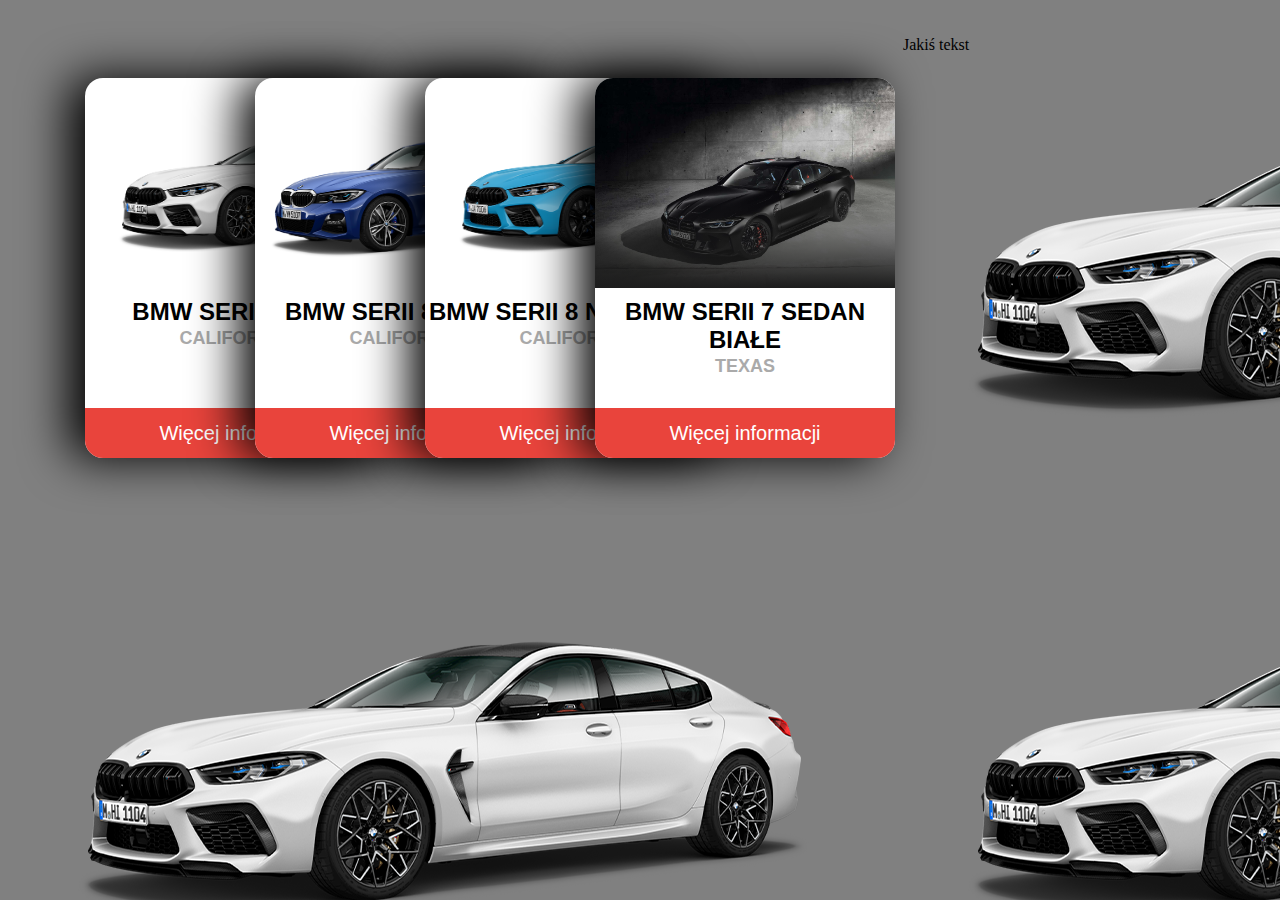
==== index.html @ 1d8ae01e "first commit" ====
<!DOCTYPE html>
<html lang="en">
<head>
    <meta charset="UTF-8">
    <meta http-equiv="X-UA-Compatible" content="IE=edge">
    <meta name="viewport" content="width=device-width, initial-scale=1.0">
    <title>BMW</title>
    <link rel="stylesheet" href="css/style.css">

</head>
<body>
    <div class="card">
        <div class="card-img" id="marin"> </div>
        <div class="card-discription"> 
          <h2 id="visit-header"> BMW serii 8 SUV</h2> 
           <h2 id="visit-state"> California </h2> 
          <p></p>
          </div>
          <button id="booknowbtn"> <a href="https://www.bmw.pl/pl/index.html"> Więcej informacji </a> </button> 
        </div>
         <div class="card">
        <div class="card-img" id="yosemite"> </div>
        <div class="card-discription"> 
          <h2 id="visit-header">BMW serii 8 sedan </h2> 
           <h2 id="visit-state"> California </h2> 
          <p></p>
          </div>
          <button id="booknowbtn"> <a href="https://www.bmw.pl/pl/index.html"> Więcej informacji </a> </button>
        </div>
         <div class="card">
        <div class="card-img" id="sb"> </div>
        <div class="card-discription"> 
          <h2 id="visit-header"> BMW serii 8 niebieskie </h2> 
           <h2 id="visit-state"> California </h2> 
          <p></p>
          </div>
          <button id="booknowbtn"> <a href="https://www.bmw.pl/pl/index.html"> Więcej informacji </a> </button>
        </div>
         <div class="card">
        <div class="card-img"> </div>
        <div class="card-discription"> 
          <h2 id="visit-header"> BMW serii 7 sedan białe</h2> 
           <h2 id="visit-state"> Texas </h2> 
          <p> </p>
          </div>
          <button id="booknowbtn"> <a href="https://www.bmw.pl/pl/index.html"> Więcej informacji </a> </button>
        </div>

        <br/><br/>
          <iframe src="info1.html" frameborder="0"></iframe>
</body>
</html>
---- css/style.css ----
body{ display: flex; flex-wrap: wrap; justify-content: center; background: grey; padding-top: 20px;
    background-image: url("../img/bmw1.png");
    
    
    }
    
    .card{ margin-top: 50px;
    background: #17141d;
    background: white;
    display: grid;
    grid-template-columns: 300px;
    grid-template-rows: 210px 90px 80px;
    grid-template-areas: "image" "text" "bottom";
    font-family: roboto;
    border-radius: 18px;
    box-shadow: -1rem 0 3rem #000;
    text-align: center;
    overflow: hidden;
    transition: all 0.6s ease;
    color: black;
    }
    
    .card-img{
      grid-area: image;
      background: linear-gradient(#fff0 0%, #fff0, 70%, #1d1d1d 100%), url("../img/bmw2.jpg");
      background-size: cover;
    }
    
    .card-discription{
      grid-area: text;
      font-family: roboto;
      margin-top: -10px;
    }
    
    .card-discription > p{
    margin: 15px; margin-top: -10px;
    }
    
    #visit-header, #visit-state{
      font-family: arial;
      text-transform: uppercase;
    }
    
    #visit-state{font-size: 18px;
    margin-top: -18px; margin-bottom: 20px;
     color: #aaa;
    }
    
    #booknowbtn{
     background: #e9443c;
     grid-area: bottom;
     border: none;
     font-size: 20px;
     color: white;
     margin-top: 30px;
    }
    
    #booknowbtn:hover{cursor: pointer; background: red;}
    
    .card:hover{
      transform: translateY(-1rem);
    }
    
    .card:hover~.card{
      transform: translateX(130px);
    }
    
    .card:not(:first-child){
      margin-left: -130px;
    }
    
    
    
    /* LOCATION IMG */
    #sb{background-image: url("../img/bmw4.png")}
    /* //https://prod-virtuoso.dotcmscloud.com/dA/b3bd129b-efda-486b-8290-ccb35cd0f167/previewImage/MissionSantaBarbara_hero.jpg */
    #yosemite{background-image: url("../img/bmw5.png")}
    
    #marin{background-image: url("../img/bmw3.png")}
    
    a{text-decoration: none;
    color: white;}
    
    /* RGB */
    
    .rgb::after {
      content:"";
      background: linear-gradient(45deg,
      #ff0000 0%, 
      #ff9a00 10%,
      #d0de21 20%,
      #4fdc4a 30%, 
      #3fdad8 40%,
      #2fc9e2 50%, 
      #1c7fee 60%, 
      #5f15f2 70%, 
      #ba0cf8 80%, 
      #fb07d9 90%, 
      #ff0000 100%  )
      repeat 0% 0% / 300% 100%;
      position: absolute;
      inset: -3px;
    } 
    
    @keyframes rgb {
      0% {background-position: 0% 50%;}
      50% {background-position: 100% 50%;}
      100% {background-position: 0% 50%;}
    }
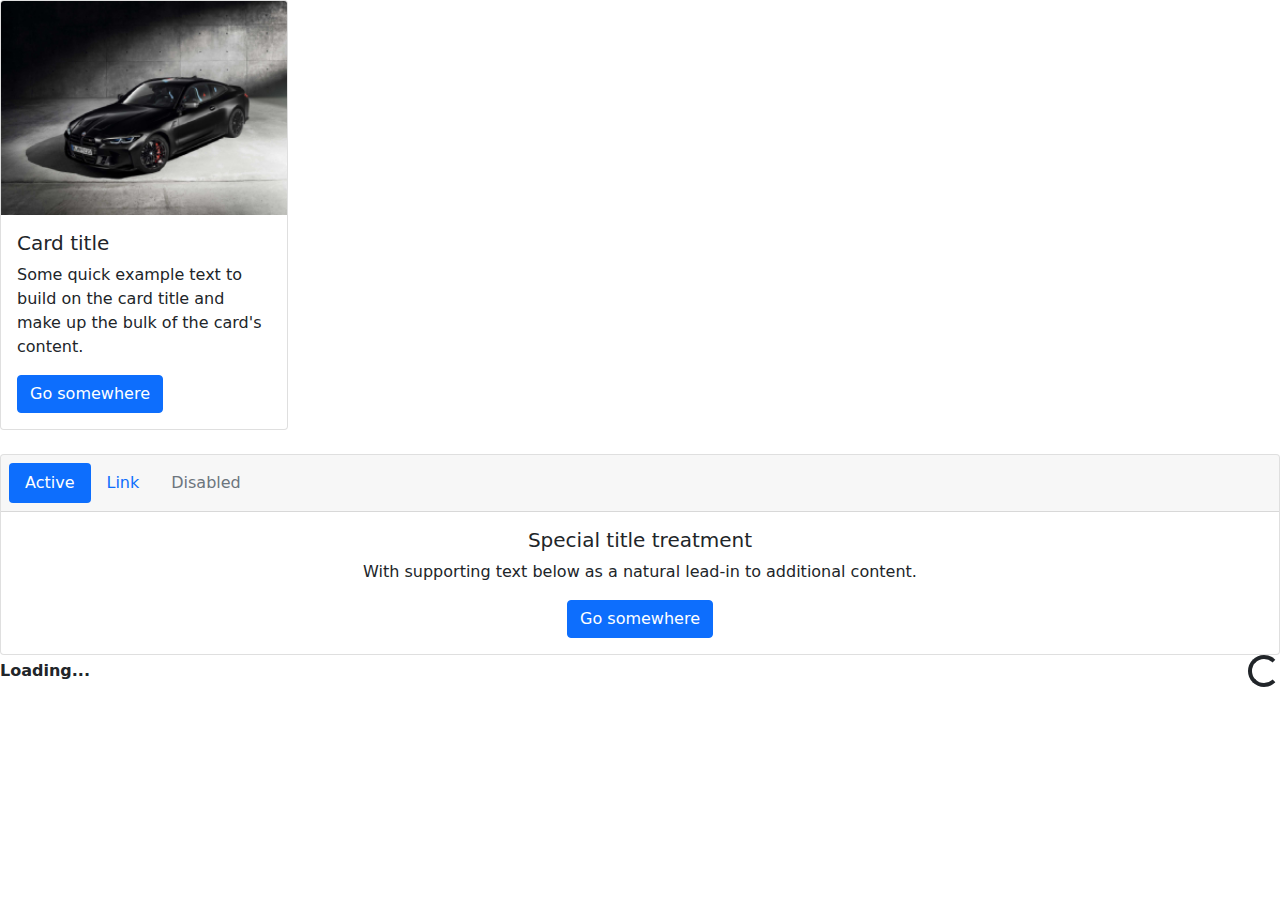
==== commit 5c82f582: "changed all" ====
--- a/index.html
+++ b/index.html
@@ -7,46 +7,46 @@
     <title>BMW</title>
     <link rel="stylesheet" href="css/style.css">
 
+    <link href="../css/bootstrap.min.css" rel="stylesheet" integrity="sha384-1BmE4kWBq78iYhFldvKuhfTAU6auU8tT94WrHftjDbrCEXSU1oBoqyl2QvZ6jIW3" crossorigin="anonymous">
+    <script src="../js/bootstrap.bundle.min.js" integrity="sha384-ka7Sk0Gln4gmtz2MlQnikT1wXgYsOg+OMhuP+IlRH9sENBO0LRn5q+8nbTov4+1p" crossorigin="anonymous"></script>
+
 </head>
 <body>
-    <div class="card">
-        <div class="card-img" id="marin"> </div>
-        <div class="card-discription"> 
-          <h2 id="visit-header"> BMW serii 8 SUV</h2> 
-           <h2 id="visit-state"> California </h2> 
-          <p></p>
-          </div>
-          <button id="booknowbtn"> <a href="https://www.bmw.pl/pl/index.html"> Więcej informacji </a> </button> 
-        </div>
-         <div class="card">
-        <div class="card-img" id="yosemite"> </div>
-        <div class="card-discription"> 
-          <h2 id="visit-header">BMW serii 8 sedan </h2> 
-           <h2 id="visit-state"> California </h2> 
-          <p></p>
-          </div>
-          <button id="booknowbtn"> <a href="https://www.bmw.pl/pl/index.html"> Więcej informacji </a> </button>
-        </div>
-         <div class="card">
-        <div class="card-img" id="sb"> </div>
-        <div class="card-discription"> 
-          <h2 id="visit-header"> BMW serii 8 niebieskie </h2> 
-           <h2 id="visit-state"> California </h2> 
-          <p></p>
-          </div>
-          <button id="booknowbtn"> <a href="https://www.bmw.pl/pl/index.html"> Więcej informacji </a> </button>
-        </div>
-         <div class="card">
-        <div class="card-img"> </div>
-        <div class="card-discription"> 
-          <h2 id="visit-header"> BMW serii 7 sedan białe</h2> 
-           <h2 id="visit-state"> Texas </h2> 
-          <p> </p>
-          </div>
-          <button id="booknowbtn"> <a href="https://www.bmw.pl/pl/index.html"> Więcej informacji </a> </button>
-        </div>
+ 
+  <div class="card" style="width: 18rem;">
+    <img src="../img/bmw2.jpg" class="card-img-top" alt="bmw">
+    <div class="card-body">
+      <h5 class="card-title">Card title</h5>
+      <p class="card-text">Some quick example text to build on the card title and make up the bulk of the card's content.</p>
+      <a href="https://getbootstrap.com/docs/5.1/components/card/" class="btn btn-primary">Go somewhere</a>
+    </div>
+  </div>
+<br />
+  <div class="card text-center">
+    <div class="card-header">
+      <ul class="nav nav-pills card-header-pills">
+        <li class="nav-item">
+          <a class="nav-link active" href="https://getbootstrap.com/docs/5.1/components/card/">Active</a>
+        </li>
+        <li class="nav-item">
+          <a class="nav-link" href="https://getbootstrap.com/docs/5.1/components/card/">Link</a>
+        </li>
+        <li class="nav-item">
+          <a class="nav-link disabled">Disabled</a>
+        </li>
+      </ul>
+    </div>
+    <div class="card-body">
+      <h5 class="card-title">Special title treatment</h5>
+      <p class="card-text">With supporting text below as a natural lead-in to additional content.</p>
+      <a href="https://getbootstrap.com/docs/5.1/components/card/" class="btn btn-primary">Go somewhere</a>
+    </div>
+  </div>
 
-        <br/><br/>
-          <iframe src="info1.html" frameborder="0"></iframe>
+  <div class="d-flex align-items-center">
+    <strong>Loading...</strong>
+    <div class="spinner-border ms-auto" role="status" aria-hidden="true"></div>
+  </div>
+
 </body>
 </html>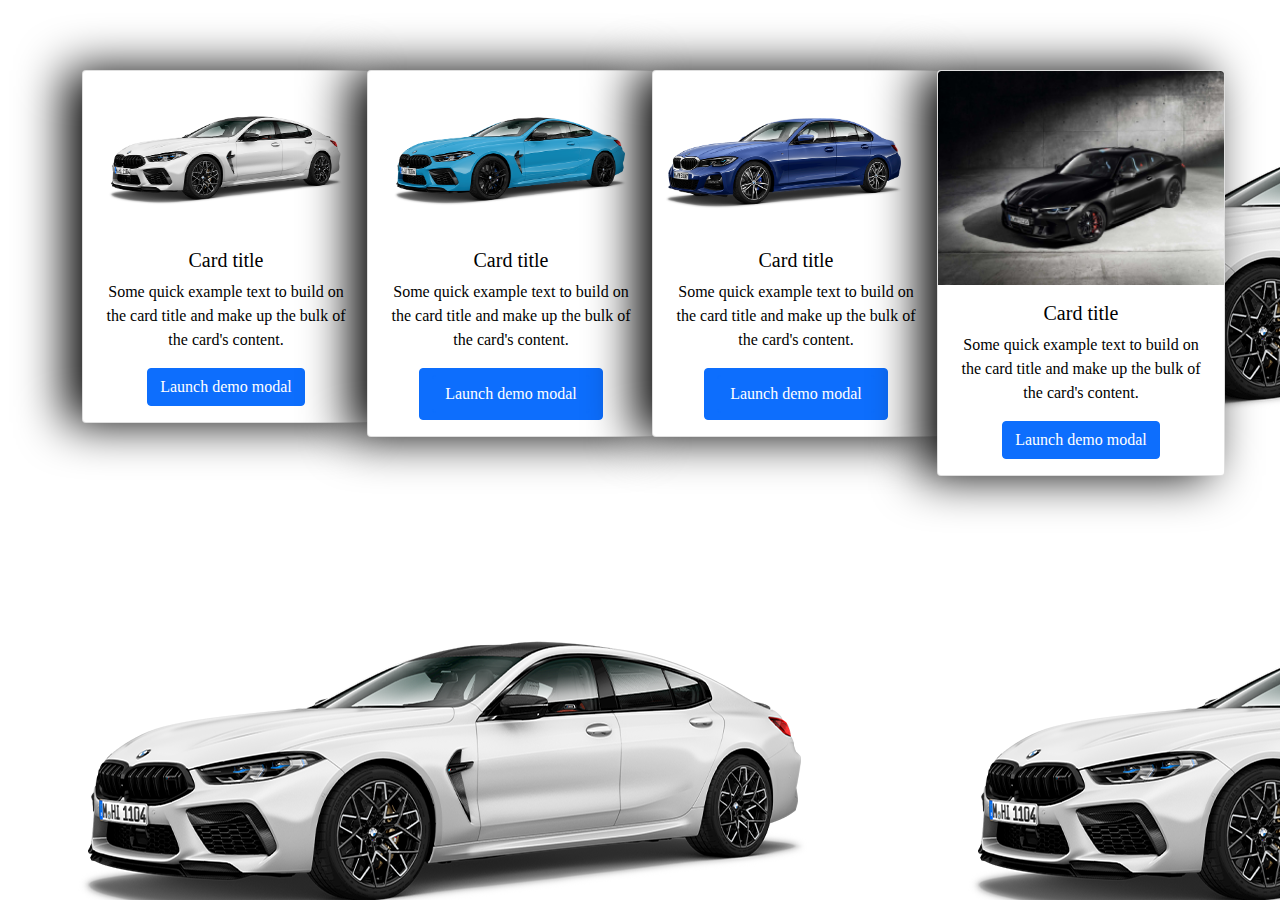
==== commit 9efbef28: "zabawa bootstrapem" ====
--- a/index.html
+++ b/index.html
@@ -12,41 +12,129 @@
 
 </head>
 <body>
- 
-  <div class="card" style="width: 18rem;">
-    <img src="../img/bmw2.jpg" class="card-img-top" alt="bmw">
-    <div class="card-body">
-      <h5 class="card-title">Card title</h5>
-      <p class="card-text">Some quick example text to build on the card title and make up the bulk of the card's content.</p>
-      <a href="https://getbootstrap.com/docs/5.1/components/card/" class="btn btn-primary">Go somewhere</a>
+
+  
+
+  <div class="container">
+    <div class="row row-cols-1 row-cols-sm-2 row-cols-md-4">
+      <div class="col"><div class="card" style="width: 18rem;">
+  <img src="../img/bmw3.png" class="card-img-top" alt="...">
+  <div class="card-body">
+    <h5 class="card-title">Card title</h5>
+    <p class="card-text">Some quick example text to build on the card title and make up the bulk of the card's content.</p>
+  
+      <button type="button" class="btn btn-primary" data-bs-toggle="modal" data-bs-target="#exampleModalLabel-1">
+      Launch demo modal
+    </button>
+  </div>
+</div></div>
+      <div class="col"><div class="card" style="width: 18rem;">
+        <img src="../img/bmw4.png" class="card-img-top" alt="...">
+        <div class="card-body">
+          <h5 class="card-title">Card title</h5>
+          <p class="card-text">Some quick example text to build on the card title and make up the bulk of the card's content.</p>
+          <a href="#" class="btn btn-primary">            
+            <button type="button" class="btn btn-primary" data-bs-toggle="modal" data-bs-target="#exampleModalLabel-2">
+            Launch demo modal
+          </button></a>
+        </div>
+      </div></div>
+      <div class="col"><div class="card" style="width: 18rem;">
+        <img src="../img/bmw5.png" class="card-img-top" alt="...">
+        <div class="card-body">
+          <h5 class="card-title">Card title</h5>
+          <p class="card-text">Some quick example text to build on the card title and make up the bulk of the card's content.</p>
+          <a href="#" class="btn btn-primary">
+            <button type="button" class="btn btn-primary" data-bs-toggle="modal" data-bs-target="#exampleModalLabel-3">
+              Launch demo modal
+            </button>
+          </a>
+        </div>
+      </div></div>
+      <div class="col"><div class="card" style="width: 18rem;">
+        <img src="../img/bmw2.jpg" class="card-img-top" alt="...">
+        <div class="card-body">
+          <h5 class="card-title">Card title</h5>
+          <p class="card-text">Some quick example text to build on the card title and make up the bulk of the card's content.</p>
+          
+            <button type="button" class="btn btn-primary" data-bs-toggle="modal" data-bs-target="#exampleModalLabel-4">
+              Launch demo modal
+            </button>
+        </a>
+        </div>
+      </div></div>
     </div>
   </div>
-<br />
-  <div class="card text-center">
-    <div class="card-header">
-      <ul class="nav nav-pills card-header-pills">
-        <li class="nav-item">
-          <a class="nav-link active" href="https://getbootstrap.com/docs/5.1/components/card/">Active</a>
-        </li>
-        <li class="nav-item">
-          <a class="nav-link" href="https://getbootstrap.com/docs/5.1/components/card/">Link</a>
-        </li>
-        <li class="nav-item">
-          <a class="nav-link disabled">Disabled</a>
-        </li>
-      </ul>
-    </div>
-    <div class="card-body">
-      <h5 class="card-title">Special title treatment</h5>
-      <p class="card-text">With supporting text below as a natural lead-in to additional content.</p>
-      <a href="https://getbootstrap.com/docs/5.1/components/card/" class="btn btn-primary">Go somewhere</a>
+  <div class="modal fade" id="exampleModalLabel-1" tabindex="-1" aria-labelledby="exampleModalLabel" aria-hidden="true">
+    <div class="modal-dialog">
+      <div class="modal-content">
+        <div class="modal-header">
+          <h5 class="modal-title" id="exampleModalLabel">Modal title</h5>
+          <button type="button" class="btn-close" data-bs-dismiss="modal" aria-label="Close"></button>
+        </div>
+        <div class="modal-body">
+          ...
+        </div>
+        <div class="modal-footer">
+          <button type="button" class="btn btn-secondary" data-bs-dismiss="modal">Close</button>
+          <button type="button" class="btn btn-primary">Save changes</button>
+        </div>
+      </div>
     </div>
   </div>
 
-  <div class="d-flex align-items-center">
-    <strong>Loading...</strong>
-    <div class="spinner-border ms-auto" role="status" aria-hidden="true"></div>
+  <div class="modal fade" id="exampleModalLabel-2" tabindex="-1" aria-labelledby="exampleModalLabel" aria-hidden="true">
+    <div class="modal-dialog">
+      <div class="modal-content">
+        <div class="modal-header">
+          <h5 class="modal-title" id="exampleModalLabel">Modal title</h5>
+          <button type="button" class="btn-close" data-bs-dismiss="modal" aria-label="Close"></button>
+        </div>
+        <div class="modal-body">
+          ...
+        </div>
+        <div class="modal-footer">
+          <button type="button" class="btn btn-secondary" data-bs-dismiss="modal">Close</button>
+          <button type="button" class="btn btn-primary">Save changes</button>
+        </div>
+      </div>
+    </div>
   </div>
 
+  <div class="modal fade" id="exampleModalLabel-3" tabindex="-1" aria-labelledby="exampleModalLabel" aria-hidden="true">
+    <div class="modal-dialog">
+      <div class="modal-content">
+        <div class="modal-header">
+          <h5 class="modal-title" id="exampleModalLabel">Modal title</h5>
+          <button type="button" class="btn-close" data-bs-dismiss="modal" aria-label="Close"></button>
+        </div>
+        <div class="modal-body">
+          ...
+        </div>
+        <div class="modal-footer">
+          <button type="button" class="btn btn-secondary" data-bs-dismiss="modal">Close</button>
+          <button type="button" class="btn btn-primary">Save changes</button>
+        </div>
+      </div>
+    </div>
+  </div>
+
+  <div class="modal fade" id="exampleModalLabel-4" tabindex="-1" aria-labelledby="exampleModalLabel" aria-hidden="true">
+    <div class="modal-dialog">
+      <div class="modal-content">
+        <div class="modal-header">
+          <h5 class="modal-title" id="exampleModalLabel">Modal title</h5>
+          <button type="button" class="btn-close" data-bs-dismiss="modal" aria-label="Close"></button>
+        </div>
+        <div class="modal-body">
+          ...
+        </div>
+        <div class="modal-footer">
+          <button type="button" class="btn btn-secondary" data-bs-dismiss="modal">Close</button>
+          <button type="button" class="btn btn-primary">Save changes</button>
+        </div>
+      </div>
+    </div>
+  </div>
 </body>
 </html>--- a/css/style.css
+++ b/css/style.css
@@ -0,0 +1,109 @@
+body{ display: flex; flex-wrap: wrap; justify-content: center; background: grey; padding-top: 20px;
+  background-image: url("../img/bmw1.png");
+  
+  
+  }
+  
+  .card{ margin-top: 50px;
+  background: #17141d;
+  background: white;
+  display: grid;
+  grid-template-columns: 300px;
+  grid-template-rows: 210px 90px 80px;
+  grid-template-areas: "image" "text" "bottom";
+  font-family: roboto;
+  border-radius: 18px;
+  box-shadow: -1rem 0 3rem #000;
+  text-align: center;
+  overflow: hidden;
+  transition: all 0.6s ease;
+  color: black;
+  }
+  
+  .card-img{
+    grid-area: image;
+    background: linear-gradient(#fff0 0%, #fff0, 70%, #1d1d1d 100%), url("../img/bmw2.jpg");
+    background-size: cover;
+  }
+  
+  .card-discription{
+    grid-area: text;
+    font-family: roboto;
+    margin-top: -10px;
+  }
+  
+  .card-discription > p{
+  margin: 15px; margin-top: -10px;
+  }
+  
+  #visit-header, #visit-state{
+    font-family: arial;
+    text-transform: uppercase;
+  }
+  
+  #visit-state{font-size: 18px;
+  margin-top: -18px; margin-bottom: 20px;
+   color: #aaa;
+  }
+  
+  #booknowbtn{
+   background: pink;
+   grid-area: bottom;
+   border: none;
+   font-size: 20px;
+   color: white;
+   margin-top: 30px;
+  }
+  
+  #booknowbtn:hover{cursor: pointer; background: red;}
+  
+  .card:hover{
+    transform: translateY(-1rem);
+  }
+  
+  .card:hover~.card{
+    transform: translateX(130px);
+  }
+  
+  .card:not(:first-child){
+    margin-left: -130px;
+  }
+  
+  
+  
+  /* LOCATION IMG */
+  #sb{background-image: url("../img/bmw4.png")}
+  /* //https://prod-virtuoso.dotcmscloud.com/dA/b3bd129b-efda-486b-8290-ccb35cd0f167/previewImage/MissionSantaBarbara_hero.jpg */
+  #yosemite{background-image: url("../img/bmw5.png")}
+  
+  #marin{background-image: url("../img/bmw3.png")}
+  
+  a{text-decoration: none;
+  color: white;}
+  
+  /* RGB */
+  
+  .rgb::after {
+    content:"";
+    background: linear-gradient(45deg,
+    #ff0000 0%, 
+    #ff9a00 10%,
+    #d0de21 20%,
+    #4fdc4a 30%, 
+    #3fdad8 40%,
+    #2fc9e2 50%, 
+    #1c7fee 60%, 
+    #5f15f2 70%, 
+    #ba0cf8 80%, 
+    #fb07d9 90%, 
+    #ff0000 100%  )
+    repeat 0% 0% / 300% 100%;
+    position: absolute;
+    inset: -3px;
+  } 
+  
+  @keyframes rgb {
+    0% {background-position: 0% 50%;}
+    50% {background-position: 100% 50%;}
+    100% {background-position: 0% 50%;}
+  }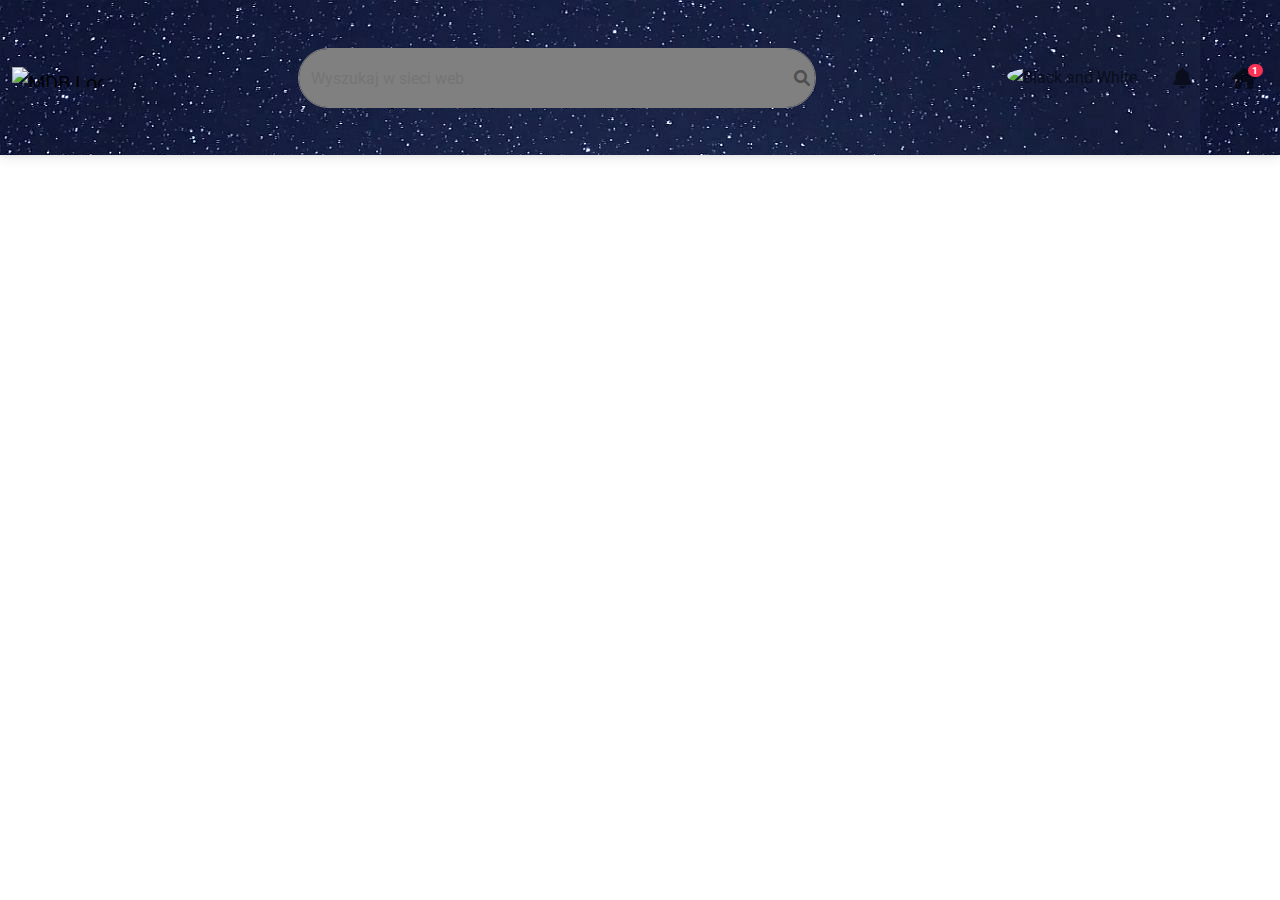
==== commit 5925745d: "Nowa" ====
--- a/index.html
+++ b/index.html
@@ -1,140 +1,156 @@
 <!DOCTYPE html>
 <html lang="en">
-<head>
-    <meta charset="UTF-8">
-    <meta http-equiv="X-UA-Compatible" content="IE=edge">
-    <meta name="viewport" content="width=device-width, initial-scale=1.0">
-    <title>BMW</title>
-    <link rel="stylesheet" href="css/style.css">
+  <head>
+    <meta charset="UTF-8" />
+    <meta name="viewport" content="width=device-width, initial-scale=1, shrink-to-fit=no" />
+    <meta http-equiv="x-ua-compatible" content="ie=edge" />
+    <title>Podróbka strony edge</title>
+    <link
+      rel="stylesheet"
+      href="https://cdnjs.cloudflare.com/ajax/libs/font-awesome/6.0.0/css/all.min.css"
+    />
+    <link
+      rel="stylesheet"
+      href="https://fonts.googleapis.com/css2?family=Roboto:wght@300;400;500;700;900&display=swap"
+    />
+    <link rel="stylesheet" href="css/mdb.min.css" />
+    <link href="css/all.css" rel="stylesheet">
 
-    <link href="../css/bootstrap.min.css" rel="stylesheet" integrity="sha384-1BmE4kWBq78iYhFldvKuhfTAU6auU8tT94WrHftjDbrCEXSU1oBoqyl2QvZ6jIW3" crossorigin="anonymous">
-    <script src="../js/bootstrap.bundle.min.js" integrity="sha384-ka7Sk0Gln4gmtz2MlQnikT1wXgYsOg+OMhuP+IlRH9sENBO0LRn5q+8nbTov4+1p" crossorigin="anonymous"></script>
+    <link rel="stylesheet" 
+          href=
+"https://cdnjs.cloudflare.com/ajax/libs/font-awesome/4.7.0/css/font-awesome.min.css">
+  </head>
+  <body>
 
-</head>
-<body>
+    
+    <!-- Navbar-->
+<nav class="navbar navbar-expand-lg navbar-light bg-light" style="background-image: url(../img/niebo.jfif) ; height: 155px;">
+  <div class="container-fluid justify-content-between">
+    <!-- Left elements -->
+    <div class="d-flex">
+      <!-- Brand -->
+      <a class="navbar-brand me-2 mb-1 d-flex align-items-center" href="#">
+        <img
+          src="https://mdbcdn.b-cdn.net/img/logo/mdb-transaprent-noshadows.webp"
+          height="20"
+          alt="MDB Logo"
+          loading="lazy"
+          style="margin-top: 2px;"
+        />
+      </a>
 
-  
+      <!-- Search form -->
+    </div>
+    <!-- Left elements -->
 
-  <div class="container">
-    <div class="row row-cols-1 row-cols-sm-2 row-cols-md-4">
-      <div class="col"><div class="card" style="width: 18rem;">
-  <img src="../img/bmw3.png" class="card-img-top" alt="...">
-  <div class="card-body">
-    <h5 class="card-title">Card title</h5>
-    <p class="card-text">Some quick example text to build on the card title and make up the bulk of the card's content.</p>
-  
-      <button type="button" class="btn btn-primary" data-bs-toggle="modal" data-bs-target="#exampleModalLabel-1">
-      Launch demo modal
-    </button>
+    <!-- Center elements -->
+
+    <div class="container">
+      <div class="row">
+        <div class="col-2">
+        </div>
+        <div class="col-8 text-center"><div class="container-fluid">
+          <form class="d-flex input-group w-auto">
+            <input
+              type="search"
+              class="form-control rounded-pill"
+              placeholder="Wyszukaj w sieci web"
+              aria-label="Search"
+              aria-describedby="search-addon"
+              style="background-color: gray; color: white; height: 60px; border-color: gray; text-emphasis-color: white;"
+            />
+            <span class="input-group-text border-0" id="search-addon" style="position: absolute; padding-top: 22px; padding-left: 96%;">
+              <i class="fas fa-search"></i>
+            </span>
+          </form>
+        </div></div>
+        <div class="col-2"></div>
+      </div>
+      </div>
+      
+      
+
+    <!-- Center elements -->
+
+    <!-- Right elements -->
+    <ul class="navbar-nav flex-row">
+      <li class="nav-item me-3 me-lg-1">
+        <a class="nav-link d-sm-flex align-items-sm-center" href="#">
+          <img
+            src="https://mdbcdn.b-cdn.net/img/new/avatars/1.webp"
+            class="rounded-circle"
+            height="22"
+            alt="Black and White Portrait of a Man"
+            loading="lazy"
+          />
+          <strong class="d-none d-sm-block ms-1"></strong>
+        </a>
+      </li>
+      <li class="nav-item me-3 me-lg-1">
+
+      <li class="nav-item dropdown me-3 me-lg-1">
+        <a
+          class="nav-link dropdown-toggle hidden-arrow"
+          href="#"
+          id="navbarDropdownMenuLink"
+          role="button"
+          data-mdb-toggle="dropdown"
+          aria-expanded="false"
+        >
+          <i class="fas fa-bell fa-lg"></i>
+          <span class="badge rounded-pill badge-notification bg-danger"></span>
+        </a>
+        <ul
+          class="dropdown-menu dropdown-menu-end"
+          aria-labelledby="navbarDropdownMenuLink"
+        >
+          <li>
+            <a class="dropdown-item" href="#">Some news</a>
+          </li>
+          <li>
+            <a class="dropdown-item" href="#">Another news</a>
+          </li>
+          <li>
+            <a class="dropdown-item" href="#">Something else here</a>
+          </li>
+        </ul>
+      </li>
+      <li class="nav-item dropdown me-3 me-lg-1">
+        <a
+          class="nav-link dropdown-toggle hidden-arrow"
+          href="#"
+          id="navbarDropdownMenuLink"
+          role="button"
+          data-mdb-toggle="dropdown"
+          aria-expanded="false"
+        >
+        </a>
+        <ul
+          class="dropdown-menu dropdown-menu-end"
+          aria-labelledby="navbarDropdownMenuLink"
+        >
+          <li>
+            <a class="dropdown-item" href="#">Some news</a>
+          </li>
+          <li>
+            <a class="dropdown-item" href="#">Another news</a>
+          </li>
+          <li>
+            <a class="dropdown-item" href="#">Something else here</a>
+          </li>
+        </ul>
+      </li>
+      <li class="nav-item me-3 me-lg-1 active">
+        <a class="nav-link" href="#">
+          <span><i class="fas fa-home fa-lg"></i></span>
+          <span class="badge rounded-pill badge-notification bg-danger">1</span>
+        </a>
+      </li>
+    </ul>
+    <!-- Right elements -->
   </div>
-</div></div>
-      <div class="col"><div class="card" style="width: 18rem;">
-        <img src="../img/bmw4.png" class="card-img-top" alt="...">
-        <div class="card-body">
-          <h5 class="card-title">Card title</h5>
-          <p class="card-text">Some quick example text to build on the card title and make up the bulk of the card's content.</p>
-          <a href="#" class="btn btn-primary">            
-            <button type="button" class="btn btn-primary" data-bs-toggle="modal" data-bs-target="#exampleModalLabel-2">
-            Launch demo modal
-          </button></a>
-        </div>
-      </div></div>
-      <div class="col"><div class="card" style="width: 18rem;">
-        <img src="../img/bmw5.png" class="card-img-top" alt="...">
-        <div class="card-body">
-          <h5 class="card-title">Card title</h5>
-          <p class="card-text">Some quick example text to build on the card title and make up the bulk of the card's content.</p>
-          <a href="#" class="btn btn-primary">
-            <button type="button" class="btn btn-primary" data-bs-toggle="modal" data-bs-target="#exampleModalLabel-3">
-              Launch demo modal
-            </button>
-          </a>
-        </div>
-      </div></div>
-      <div class="col"><div class="card" style="width: 18rem;">
-        <img src="../img/bmw2.jpg" class="card-img-top" alt="...">
-        <div class="card-body">
-          <h5 class="card-title">Card title</h5>
-          <p class="card-text">Some quick example text to build on the card title and make up the bulk of the card's content.</p>
-          
-            <button type="button" class="btn btn-primary" data-bs-toggle="modal" data-bs-target="#exampleModalLabel-4">
-              Launch demo modal
-            </button>
-        </a>
-        </div>
-      </div></div>
-    </div>
-  </div>
-  <div class="modal fade" id="exampleModalLabel-1" tabindex="-1" aria-labelledby="exampleModalLabel" aria-hidden="true">
-    <div class="modal-dialog">
-      <div class="modal-content">
-        <div class="modal-header">
-          <h5 class="modal-title" id="exampleModalLabel">Modal title</h5>
-          <button type="button" class="btn-close" data-bs-dismiss="modal" aria-label="Close"></button>
-        </div>
-        <div class="modal-body">
-          ...
-        </div>
-        <div class="modal-footer">
-          <button type="button" class="btn btn-secondary" data-bs-dismiss="modal">Close</button>
-          <button type="button" class="btn btn-primary">Save changes</button>
-        </div>
-      </div>
-    </div>
-  </div>
+</nav>
+<!-- Navbar -->
 
-  <div class="modal fade" id="exampleModalLabel-2" tabindex="-1" aria-labelledby="exampleModalLabel" aria-hidden="true">
-    <div class="modal-dialog">
-      <div class="modal-content">
-        <div class="modal-header">
-          <h5 class="modal-title" id="exampleModalLabel">Modal title</h5>
-          <button type="button" class="btn-close" data-bs-dismiss="modal" aria-label="Close"></button>
-        </div>
-        <div class="modal-body">
-          ...
-        </div>
-        <div class="modal-footer">
-          <button type="button" class="btn btn-secondary" data-bs-dismiss="modal">Close</button>
-          <button type="button" class="btn btn-primary">Save changes</button>
-        </div>
-      </div>
-    </div>
-  </div>
-
-  <div class="modal fade" id="exampleModalLabel-3" tabindex="-1" aria-labelledby="exampleModalLabel" aria-hidden="true">
-    <div class="modal-dialog">
-      <div class="modal-content">
-        <div class="modal-header">
-          <h5 class="modal-title" id="exampleModalLabel">Modal title</h5>
-          <button type="button" class="btn-close" data-bs-dismiss="modal" aria-label="Close"></button>
-        </div>
-        <div class="modal-body">
-          ...
-        </div>
-        <div class="modal-footer">
-          <button type="button" class="btn btn-secondary" data-bs-dismiss="modal">Close</button>
-          <button type="button" class="btn btn-primary">Save changes</button>
-        </div>
-      </div>
-    </div>
-  </div>
-
-  <div class="modal fade" id="exampleModalLabel-4" tabindex="-1" aria-labelledby="exampleModalLabel" aria-hidden="true">
-    <div class="modal-dialog">
-      <div class="modal-content">
-        <div class="modal-header">
-          <h5 class="modal-title" id="exampleModalLabel">Modal title</h5>
-          <button type="button" class="btn-close" data-bs-dismiss="modal" aria-label="Close"></button>
-        </div>
-        <div class="modal-body">
-          ...
-        </div>
-        <div class="modal-footer">
-          <button type="button" class="btn btn-secondary" data-bs-dismiss="modal">Close</button>
-          <button type="button" class="btn btn-primary">Save changes</button>
-        </div>
-      </div>
-    </div>
-  </div>
-</body>
-</html>+  </body>
+</html>
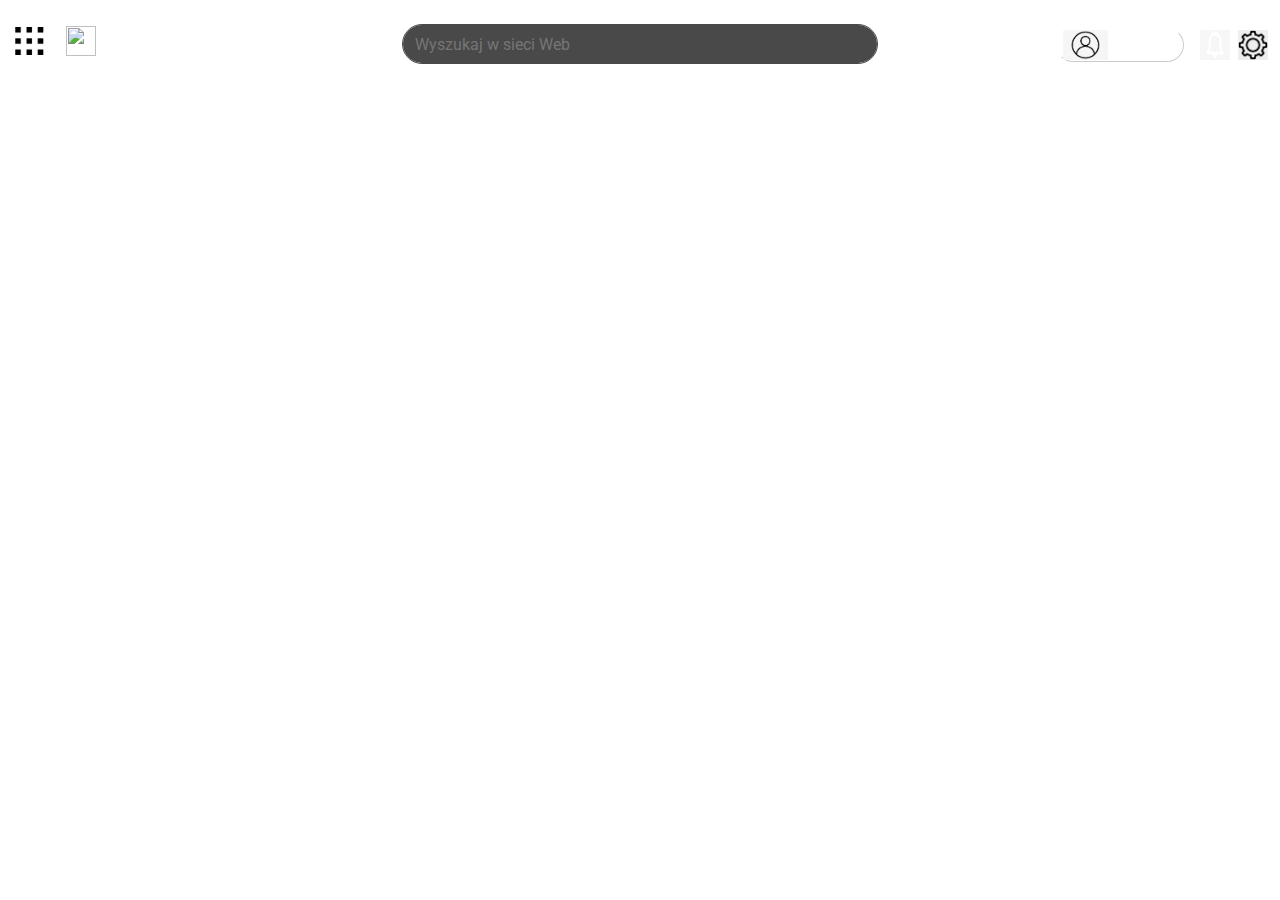
==== commit 36753242: "Edge v2" ====
--- a/index.html
+++ b/index.html
@@ -21,136 +21,58 @@
 "https://cdnjs.cloudflare.com/ajax/libs/font-awesome/4.7.0/css/font-awesome.min.css">
   </head>
   <body>
+    <style>
+  .hide {
+      display: none ; 
+     }
+       @media  only screen and (max-width: 992px) {
+  .show {
+      display: none ; 
+      border: 2px solid black ;
+     }
+  .hide 
+  { display: block ;}   
+     }
 
-    
-    <!-- Navbar-->
-<nav class="navbar navbar-expand-lg navbar-light bg-light" style="background-image: url(../img/niebo.jfif) ; height: 155px;">
-  <div class="container-fluid justify-content-between">
-    <!-- Left elements -->
-    <div class="d-flex">
-      <!-- Brand -->
-      <a class="navbar-brand me-2 mb-1 d-flex align-items-center" href="#">
-        <img
-          src="https://mdbcdn.b-cdn.net/img/logo/mdb-transaprent-noshadows.webp"
-          height="20"
-          alt="MDB Logo"
-          loading="lazy"
-          style="margin-top: 2px;"
-        />
-      </a>
+     
+    </style>
+    <div style="background-image: url('https://img-prod-cms-rt-microsoft-com.akamaized.net/cms/api/am/imageFileData/RE4RbvH?ver=6355'); height: 90px;">
+<div class="row d-flex flex-wrap bd-highlight" >
+  <div class="order-2 order-lg-1 col-6 col-lg-3 p-3" style="text-align: center;">
+    <p style="float: left ;font-size: 25px; color: white;"><img src="../img/waffle.webp" style="width: 50px; height: 50px;">&nbsp;&nbsp;<img src="https://assets.msn.com/bundles/v1/weather/latest/SunnyDayV3.svg" style="height: 30px; width: 30px;"> 16<span style="font-size: 20px; color: white;">°C</span> &nbsp;&nbsp;</p>
+  </div>
+  <div class="order-1 order-lg-2 col-12 col-lg-6">
+    <nav class="col-10 p-4" style="margin: auto;">
+        <form class="d-flex input-group w-auto">
+          <input
+            type="search"
+            class="form-control rounded-pill"
+            placeholder="Wyszukaj w sieci Web"
+            aria-label="Search"
+            aria-describedby="search-addon"
+            style="height: 40px; background-color: rgb(73, 73, 73); border-color: rgb(73, 73, 73); color: white;"
+          />
+        </form>
+    </nav>
+  </div>
+  <div class="order-3 order-lg-3 col-6 col-lg-3 p-4">
+    <div class="d-flex align-items-center" style="float: right;">
+      <button type="button" class=" me-3 rounded-pill" style="border-color: rgba(255, 255, 255, 0.616); border-width: 1px; background: none; color: white; font-size: 14px;">
+        <img src="../img/acc.png" style="width: 45px;height: 30px;"> Zaloguj się
+      </button>
+      <img src="../img/bell.png" style="width: 30px;height: 30px;">
+      <p>&nbsp;&nbsp;</p>
+      <img src="../img/gear.png" style="width: 30px;height: 30px;">
+    </div>
 
-      <!-- Search form -->
-    </div>
-    <!-- Left elements -->
+  </div>
+  </div>
+</div>
+</div>
 
-    <!-- Center elements -->
 
-    <div class="container">
-      <div class="row">
-        <div class="col-2">
-        </div>
-        <div class="col-8 text-center"><div class="container-fluid">
-          <form class="d-flex input-group w-auto">
-            <input
-              type="search"
-              class="form-control rounded-pill"
-              placeholder="Wyszukaj w sieci web"
-              aria-label="Search"
-              aria-describedby="search-addon"
-              style="background-color: gray; color: white; height: 60px; border-color: gray; text-emphasis-color: white;"
-            />
-            <span class="input-group-text border-0" id="search-addon" style="position: absolute; padding-top: 22px; padding-left: 96%;">
-              <i class="fas fa-search"></i>
-            </span>
-          </form>
-        </div></div>
-        <div class="col-2"></div>
-      </div>
-      </div>
-      
-      
 
-    <!-- Center elements -->
 
-    <!-- Right elements -->
-    <ul class="navbar-nav flex-row">
-      <li class="nav-item me-3 me-lg-1">
-        <a class="nav-link d-sm-flex align-items-sm-center" href="#">
-          <img
-            src="https://mdbcdn.b-cdn.net/img/new/avatars/1.webp"
-            class="rounded-circle"
-            height="22"
-            alt="Black and White Portrait of a Man"
-            loading="lazy"
-          />
-          <strong class="d-none d-sm-block ms-1"></strong>
-        </a>
-      </li>
-      <li class="nav-item me-3 me-lg-1">
-
-      <li class="nav-item dropdown me-3 me-lg-1">
-        <a
-          class="nav-link dropdown-toggle hidden-arrow"
-          href="#"
-          id="navbarDropdownMenuLink"
-          role="button"
-          data-mdb-toggle="dropdown"
-          aria-expanded="false"
-        >
-          <i class="fas fa-bell fa-lg"></i>
-          <span class="badge rounded-pill badge-notification bg-danger"></span>
-        </a>
-        <ul
-          class="dropdown-menu dropdown-menu-end"
-          aria-labelledby="navbarDropdownMenuLink"
-        >
-          <li>
-            <a class="dropdown-item" href="#">Some news</a>
-          </li>
-          <li>
-            <a class="dropdown-item" href="#">Another news</a>
-          </li>
-          <li>
-            <a class="dropdown-item" href="#">Something else here</a>
-          </li>
-        </ul>
-      </li>
-      <li class="nav-item dropdown me-3 me-lg-1">
-        <a
-          class="nav-link dropdown-toggle hidden-arrow"
-          href="#"
-          id="navbarDropdownMenuLink"
-          role="button"
-          data-mdb-toggle="dropdown"
-          aria-expanded="false"
-        >
-        </a>
-        <ul
-          class="dropdown-menu dropdown-menu-end"
-          aria-labelledby="navbarDropdownMenuLink"
-        >
-          <li>
-            <a class="dropdown-item" href="#">Some news</a>
-          </li>
-          <li>
-            <a class="dropdown-item" href="#">Another news</a>
-          </li>
-          <li>
-            <a class="dropdown-item" href="#">Something else here</a>
-          </li>
-        </ul>
-      </li>
-      <li class="nav-item me-3 me-lg-1 active">
-        <a class="nav-link" href="#">
-          <span><i class="fas fa-home fa-lg"></i></span>
-          <span class="badge rounded-pill badge-notification bg-danger">1</span>
-        </a>
-      </li>
-    </ul>
-    <!-- Right elements -->
-  </div>
-</nav>
-<!-- Navbar -->
 
   </body>
 </html>
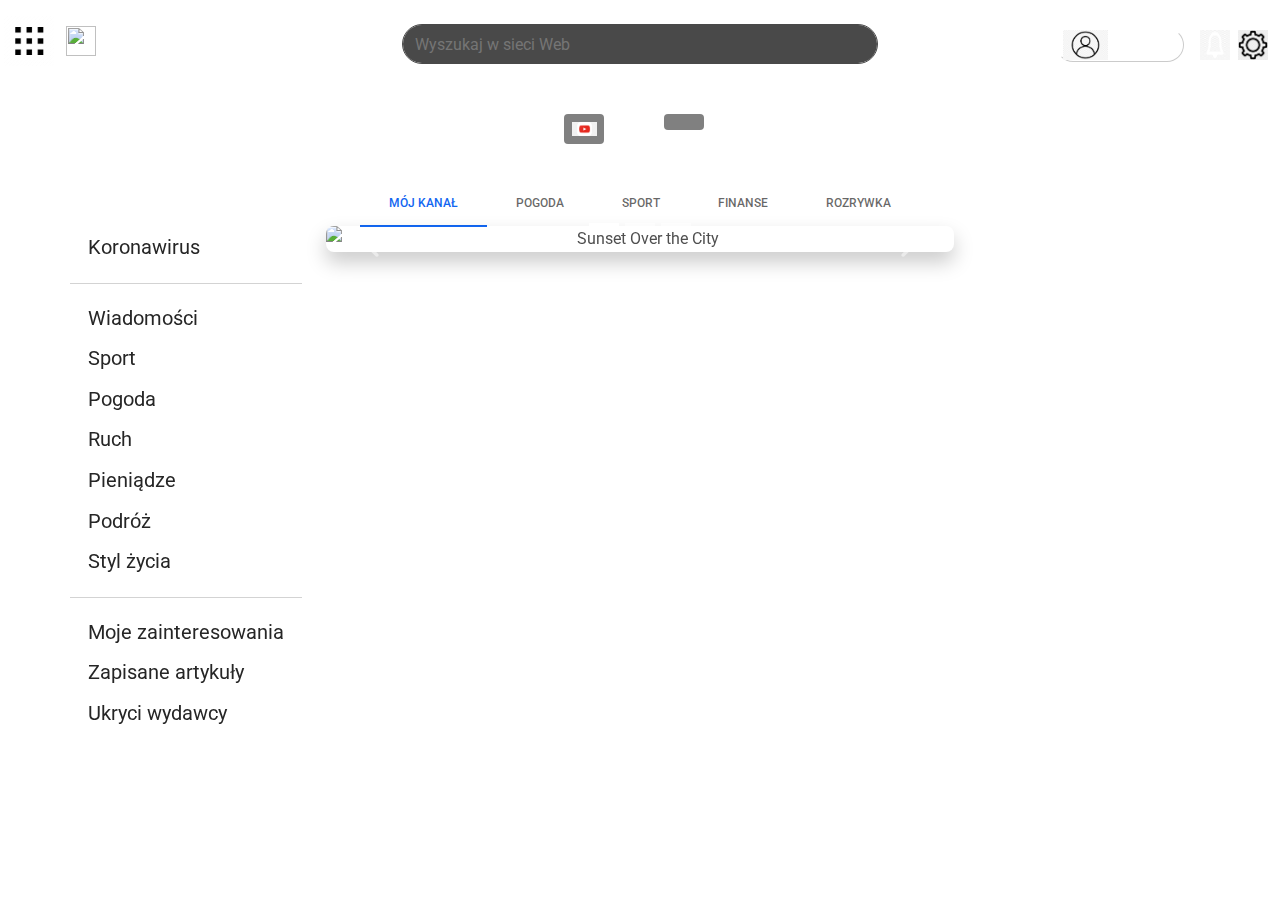
==== commit 175848d8: "edge v3" ====
--- a/index.html
+++ b/index.html
@@ -33,10 +33,21 @@
   .hide 
   { display: block ;}   
      }
+     .whiteButton {
+      background-color: gray;
+      width: 40px;
+    }
+    .imageSize {
+      width: 25px;
+    }
+    .buttonFull {
+      color:white ;
+ 
+    }
 
      
     </style>
-    <div style="background-image: url('https://img-prod-cms-rt-microsoft-com.akamaized.net/cms/api/am/imageFileData/RE4RbvH?ver=6355'); height: 90px;">
+    <div style="background-image: url('https://img-prod-cms-rt-microsoft-com.akamaized.net/cms/api/am/imageFileData/RE4RbvH?ver=6355'); height: 180px;">
 <div class="row d-flex flex-wrap bd-highlight" >
   <div class="order-2 order-lg-1 col-6 col-lg-3 p-3" style="text-align: center;">
     <p style="float: left ;font-size: 25px; color: white;"><img src="../img/waffle.webp" style="width: 50px; height: 50px;">&nbsp;&nbsp;<img src="https://assets.msn.com/bundles/v1/weather/latest/SunnyDayV3.svg" style="height: 30px; width: 30px;"> 16<span style="font-size: 20px; color: white;">°C</span> &nbsp;&nbsp;</p>
@@ -67,12 +78,229 @@
 
   </div>
   </div>
+  <div>
+    <div class="col-12 order-4 d-flex justify-content-center">
+      <div class="buttonFull m-3" >
+      <div class="d-flex justify-content-center">
+    <div class="d-flex  whiteButton p-2 rounded-2">
+      <img class="imageSize" src="../img/youtube.png" />
+    </div>
+    </div>
+    <div class="text-center" style="font-size: 15px;">Youtube</div>
+    </div>
+    <div class="buttonFull m-3">
+      <div class="d-flex justify-content-center">
+    <div class="d-flex  whiteButton p-2 rounded-2 ">
+      <img class="imageSize" src="" />
+    </div>
+    </div>
+    <div class=" text-center" style="font-size: 15px;">Dziennik UO</div>
+    </div>
+    </div>
+  </div>
 </div>
+
+
+<div>
+
+  <div class="col-6" style="width: auto;">
+    <ul class="nav nav-tabs mx-auto" id="myTab0" role="tablist" style="width: fit-content;">
+      <li class="nav-item" role="presentation">
+        <button
+          class="nav-link active"
+          id="home-tab0"
+          data-mdb-toggle="tab"
+          data-mdb-target="#home0"
+          type="button"
+          role="tab"
+          aria-controls="home"
+          aria-selected="true"
+        >
+          Mój kanał
+        </button>
+      </li>
+      <li class="nav-item" role="presentation">
+        <button
+          class="nav-link"
+          id="pogoda-tab0"
+          data-mdb-toggle="tab"
+          data-mdb-target="#pogoda0"
+          type="button"
+          role="tab"
+          aria-controls="profile"
+          aria-selected="false"
+        >
+          Pogoda
+        </button>
+      </li>
+      <li class="nav-item" role="presentation">
+        <button
+          class="nav-link"
+          id="sport-tab0"
+          data-mdb-toggle="tab"
+          data-mdb-target="#sport0"
+          type="button"
+          role="tab"
+          aria-controls="contact"
+          aria-selected="false"
+        >
+          Sport
+        </button>
+      </li>
+      <li class="nav-item" role="presentation">
+        <button
+          class="nav-link"
+          id="finanse-tab0"
+          data-mdb-toggle="tab"
+          data-mdb-target="#finanse0"
+          type="button"
+          role="tab"
+          aria-controls="contact"
+          aria-selected="false"
+        >
+          Finanse
+        </button>
+      </li>
+      <li class="nav-item" role="presentation">
+        <button
+          class="nav-link"
+          id="rozrywka-tab0"
+          data-mdb-toggle="tab"
+          data-mdb-target="#rozrywka0"
+          type="button"
+          role="tab"
+          aria-controls="contact"
+          aria-selected="false"
+        >
+          Rozrywka
+        </button>
+      </li>
+    </ul>
+
 </div>
 
-
-
-
+<div class="row d-flex flex-wrap bd-highlight">
+  <div class="col-3">
+    <div id="scrollspy1" class="sticky-top">
+      <ul class="nav nav-pills menu-sidebar" style="display:inline-block; float: right;">
+        <li class="nav-item" >
+          <a class="nav-link" href="#example-1" style="font-size: 20px; padding: 10px;">Koronawirus</a>
+          <hr>
+        </li>
+        <li class="nav-item">
+          <a class="nav-link" href="#example-2" style="font-size: 20px; padding: 10px;">Wiadomości</a>
+        </li>
+        <li class="nav-item">
+          <a class="nav-link" href="#example-3" style="font-size: 20px; padding: 10px;">Sport</a>
+        </li>
+        <li class="nav-item">
+          <a class="nav-link" href="#example-4" style="font-size: 20px; padding: 10px;">Pogoda</a>
+          <li class="nav-item" >
+            <a class="nav-link" href="#example-1" style="font-size: 20px; padding: 10px;">Ruch</a>
+          </li>
+          <li class="nav-item">
+            <a class="nav-link" href="#example-2" style="font-size: 20px; padding: 10px;">Pieniądze</a>
+          </li>
+          <li class="nav-item">
+            <a class="nav-link" href="#example-3" style="font-size: 20px; padding: 10px;">Podróż</a>
+          </li>
+          <li class="nav-item">
+            <a class="nav-link" href="#example-4" style="font-size: 20px; padding: 10px;">Styl życia</a>
+            <hr>
+            </li>
+            <li class="nav-item" >
+              <a class="nav-link" href="#example-1" style="font-size: 20px; padding: 10px;">Moje zainteresowania</a>
+            </li>
+            <li class="nav-item">
+              <a class="nav-link" href="#example-2" style="font-size: 20px; padding: 10px;">Zapisane artykuły</a>
+            </li>
+            <li class="nav-item">
+              <a class="nav-link" href="#example-3" style="font-size: 20px; padding: 10px;">Ukryci wydawcy</a>
+            </li>
+      </ul>
+    </div>
+
+  </div>
+
+  <div class="col-6" style="text-align:center">
+    <div class="tab-content" id="myTabContent0">
+      <div style="height: ;width: ;" class="tab-pane fade show active" id="home0" role="tabpanel" aria-labelledby="home-tab0"
+      >
+        <!-- Carousel wrapper -->
+<div id="carouselMaterialStyle" class="carousel slide carousel-fade" data-mdb-ride="carousel">
+  <!-- Indicators -->
+  <div class="carousel-indicators">
+    <button type="button" data-mdb-target="#carouselMaterialStyle" data-mdb-slide-to="0" class="active" aria-current="true"
+      aria-label="Slide 1"></button>
+    <button type="button" data-mdb-target="#carouselMaterialStyle" data-mdb-slide-to="1" aria-label="Slide 2"></button>
+    <button type="button" data-mdb-target="#carouselMaterialStyle" data-mdb-slide-to="2" aria-label="Slide 3"></button>
+  </div>
+
+  <!-- Inner -->
+  <div class="carousel-inner rounded-5 shadow-4-strong">
+    <!-- Single item -->
+    <div class="carousel-item active">
+      <img src="https://mdbcdn.b-cdn.net/img/Photos/Slides/img%20(15).webp" class="d-block w-100"
+        alt="Sunset Over the City" />
+      <div class="carousel-caption d-none d-md-block">
+        <h5>First slide label</h5>
+        <p>Nulla vitae elit libero, a pharetra augue mollis interdum.</p>
+      </div>
+    </div>
+
+    <!-- Single item -->
+    <div class="carousel-item">
+      <img src="https://mdbcdn.b-cdn.net/img/Photos/Slides/img%20(22).webp" class="d-block w-100"
+        alt="Canyon at Nigh" />
+      <div class="carousel-caption d-none d-md-block">
+        <h5>Second slide label</h5>
+        <p>Lorem ipsum dolor sit amet, consectetur adipiscing elit.</p>
+      </div>
+    </div>
+
+    <!-- Single item -->
+    <div class="carousel-item">
+      <img src="https://mdbcdn.b-cdn.net/img/Photos/Slides/img%20(23).webp" class="d-block w-100"
+        alt="Cliff Above a Stormy Sea" />
+      <div class="carousel-caption d-none d-md-block">
+        <h5>Third slide label</h5>
+        <p>Praesent commodo cursus magna, vel scelerisque nisl consectetur.</p>
+      </div>
+    </div>
+  </div>
+  <!-- Inner -->
+
+  <!-- Controls -->
+  <button class="carousel-control-prev" type="button" data-mdb-target="#carouselMaterialStyle" data-mdb-slide="prev">
+    <span class="carousel-control-prev-icon" aria-hidden="true"></span>
+    <span class="visually-hidden">Previous</span>
+  </button>
+  <button class="carousel-control-next" type="button" data-mdb-target="#carouselMaterialStyle" data-mdb-slide="next">
+    <span class="carousel-control-next-icon" aria-hidden="true"></span>
+    <span class="visually-hidden">Next</span>
+  </button>
+</div>
+<!-- Carousel wrapper -->
+      </div>
+      <div class="tab-pane fade" id="pogoda0" role="tabpanel" aria-labelledby="pogoda-tab0">
+        Tab 2 content
+      </div>
+      <div class="tab-pane fade" id="sport0" role="tabpanel" aria-labelledby="sport-tab0">
+        Tab 3 content
+      </div>
+      <div class="tab-pane fade" id="finanse0" role="tabpanel" aria-labelledby="finanse-tab0">
+       Tab 4 content
+       </div>
+      <div class="tab-pane fade" id="rozrywka0" role="tabpanel" aria-labelledby="rozrywka-tab0">
+       Tab 5 content
+       </div>
+
+  </div>
+
+  <div class="col-3">
+    
+  </div>
+</div>
 
   </body>
 </html>
